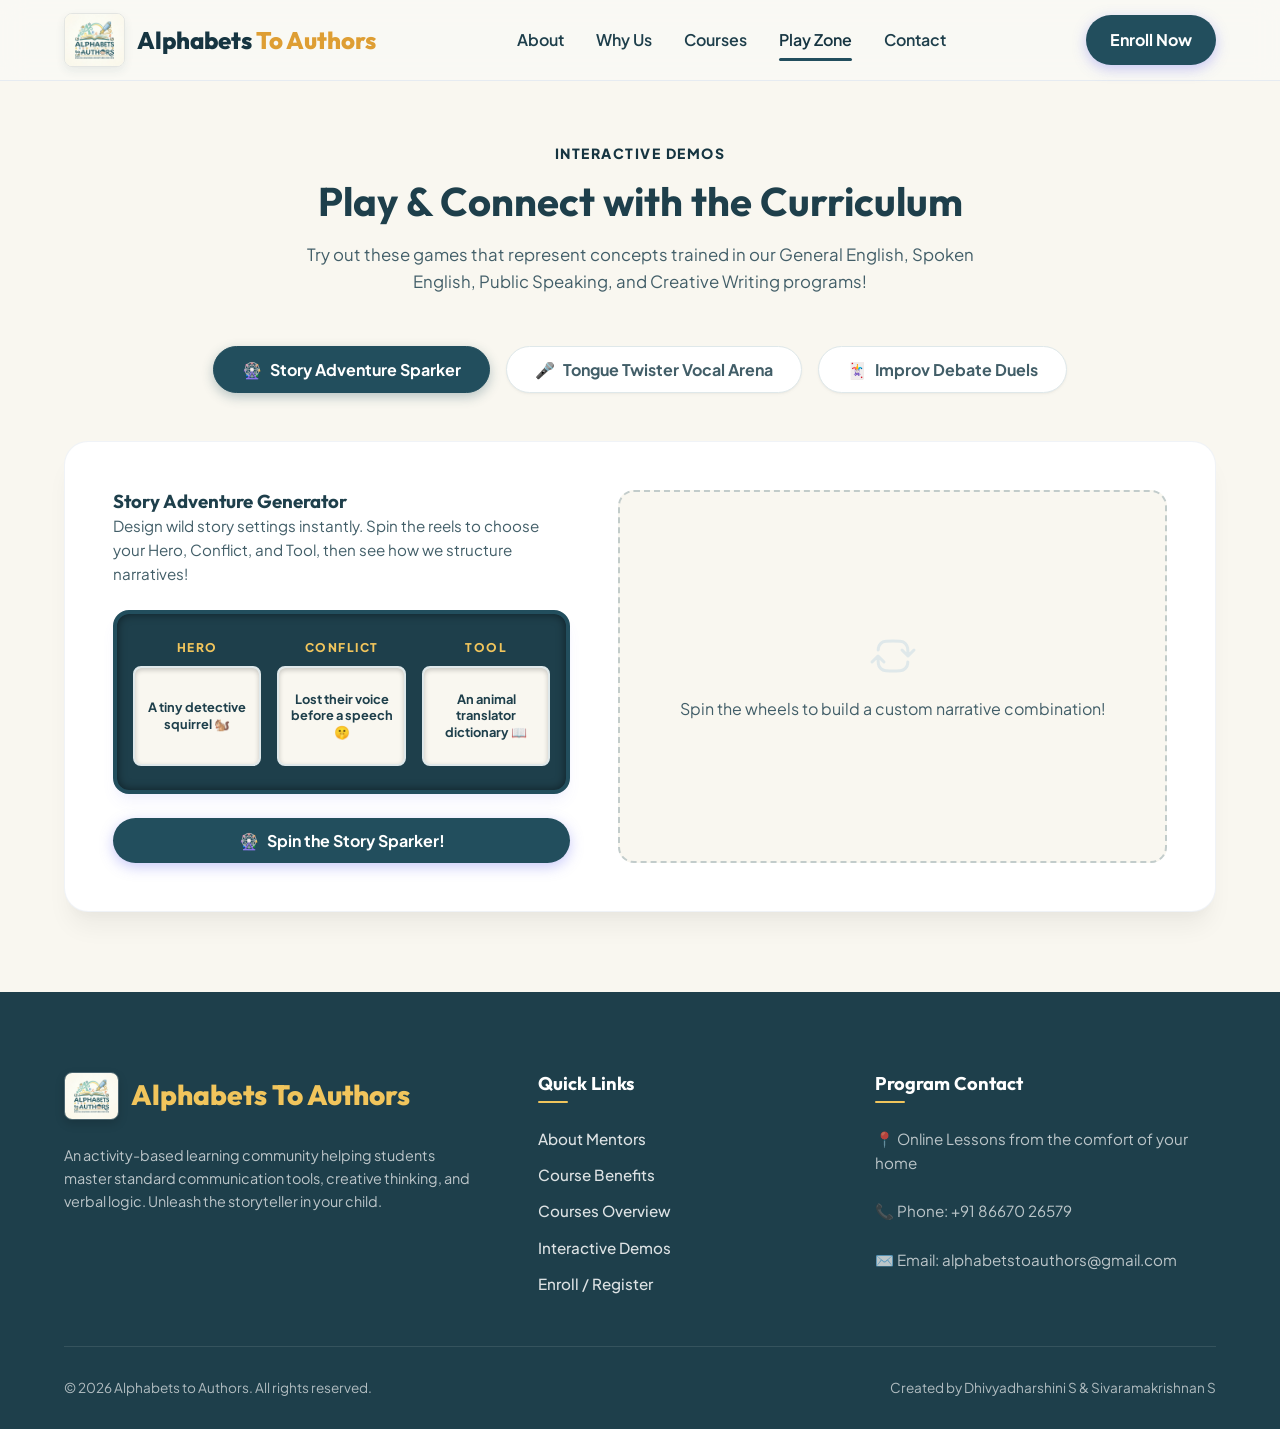
==== playzone.html @ cb045c59 "Initialize repo and fix mobile layout and grammar issues" ====
<!DOCTYPE html>
<html lang="en">
<head>
  <meta charset="UTF-8">
  <meta name="viewport" content="width=device-width, initial-scale=1.0">
  <title>Play Zone | Interactive Curriculum Demos - Alphabet to Authors</title>
  <meta name="description" content="Try our interactive demo activities. Speech Outline Maker and Vocabulary Word Connect games directly connected to the Alphabet to Authors English curriculum.">
  <link rel="stylesheet" href="style.css">
  <style>
    /* Play Zone Specific Overrides */
    .playzone-page {
      padding-top: 140px;
      padding-bottom: 80px;
    }
  </style>
</head>
<body>

  <!-- --- HEADER --- -->
  <header id="header">
    <div class="container">
      <a href="index.html" class="logo">
        <img src="logo.jpg" alt="Alphabets to Authors Logo" class="logo-img-brand">
        <span class="logo-text">Alphabets <span class="logo-sub">To Authors</span></span>
      </a>
      
      <nav class="nav-links" id="nav-links">
        <a href="index.html#about">About</a>
        <a href="index.html#benefits">Why Us</a>
        <a href="index.html#courses">Courses</a>
        <a href="playzone.html" class="active">Play Zone</a>
        <a href="index.html#contact">Contact</a>
      </nav>

      <div class="nav-actions">
        <a href="index.html#contact" class="btn btn-primary">Enroll Now</a>
      </div>

      <button class="menu-toggle" id="menu-toggle" aria-label="Toggle navigation">
        ☰
      </button>
    </div>
  </header>

  <!-- --- PLAY ZONE SECTION --- -->
  <main class="playzone-page">
    <section class="section play-zone" id="playzone" style="background: none; padding: 0;">
      <div class="container">
        <div class="section-header">
          <span class="section-badge">Interactive Demos</span>
          <h2 class="section-title">Play & Connect with the Curriculum</h2>
          <p class="section-desc">
            Try out these games that represent concepts trained in our General English, Spoken English, Public Speaking, and Creative Writing programs!
          </p>
        </div>

        <div class="demo-tabs">
          <button class="tab-btn active" data-tab="story-sparker">
            <span>🎡</span> Story Adventure Sparker
          </button>
          <button class="tab-btn" data-tab="vocal-arena">
            <span>🎤</span> Tongue Twister Vocal Arena
          </button>
          <button class="tab-btn" data-tab="debate-duels">
            <span>🃏</span> Improv Debate Duels
          </button>
        </div>

        <!-- Tab 1: Story Adventure Sparker -->
        <div class="demo-panel active" id="story-sparker">
          <div class="story-generator">
            <div class="generator-controls">
              <h3>Story Adventure Generator</h3>
              <p style="color: var(--color-text-muted); font-size: 0.95rem; margin-bottom: 1.5rem;">
                Design wild story settings instantly. Spin the reels to choose your Hero, Conflict, and Tool, then see how we structure narratives!
              </p>
              
              <!-- Slot Machine Container -->
              <div class="slot-machine">
                <div class="reel-box">
                  <div class="reel-label">HERO</div>
                  <div class="reel" id="reel-hero">
                    <div class="reel-content">A tiny detective squirrel 🐿️</div>
                  </div>
                </div>
                <div class="reel-box">
                  <div class="reel-label">CONFLICT</div>
                  <div class="reel" id="reel-conflict">
                    <div class="reel-content">Lost their voice before a speech 🤫</div>
                  </div>
                </div>
                <div class="reel-box">
                  <div class="reel-label">TOOL</div>
                  <div class="reel" id="reel-tool">
                    <div class="reel-content">An animal translator dictionary 📖</div>
                  </div>
                </div>
              </div>

              <button class="btn btn-primary btn-generate" id="btn-spin-reels" style="margin-top: 1.5rem;">
                <span>🎡</span> Spin the Story Sparker!
              </button>
            </div>
            
            <div class="tool-output" id="story-output">
              <div class="output-placeholder" id="story-placeholder">
                <svg fill="none" stroke="currentColor" stroke-width="1.5" viewBox="0 0 24 24"><path stroke-linecap="round" stroke-linejoin="round" d="M19.5 12c0-1.232-.046-2.453-.138-3.662a4.006 4.006 0 00-3.7-3.7 48.656 48.656 0 00-7.324 0 4.006 4.006 0 00-3.7 3.7c-.017.22-.032.441-.046.662M19.5 12l3-3m-3 3l-3-3m-12 3c0 1.232.046 2.453.138 3.662a4.006 4.006 0 003.7 3.7 48.656 48.656 0 007.324 0 4.006 4.006 0 003.7-3.7c.017-.22.032-.441.046-.662M4.5 12l3 3m-3-3l-3 3"></path></svg>
                <p>Spin the wheels to build a custom narrative combination!</p>
              </div>
              <div class="output-content" id="story-result">
                <div class="speech-map-header">
                  <h4>Your Story Adventure Outline</h4>
                  <p style="font-size: 0.9rem; color: var(--color-primary-dark); font-weight: 700; margin-top: 0.5rem;" id="story-prompt-text"></p>
                </div>
                <div class="story-mountain">
                  <div class="mountain-step">
                    <h5>⛰️ 1. The Hook (Introduction)</h5>
                    <p id="sm-intro"></p>
                  </div>
                  <div class="mountain-step">
                    <h5>⛰️ 2. The Build-Up (Rising Action)</h5>
                    <p id="sm-build"></p>
                  </div>
                  <div class="mountain-step">
                    <h5>⛰️ 3. The Peak (Climax)</h5>
                    <p id="sm-climax" style="border-left-color: var(--color-danger); background-color: rgba(194, 47, 47, 0.04);"></p>
                  </div>
                  <div class="mountain-step">
                    <h5>⛰️ 4. The Descent (Falling Action)</h5>
                    <p id="sm-fall"></p>
                  </div>
                  <div class="mountain-step">
                    <h5>⛰️ 5. The Resolution (Moral/Outcome)</h5>
                    <p id="sm-resolution" style="border-left-color: var(--color-success); background-color: rgba(15, 118, 84, 0.04);"></p>
                  </div>
                </div>
              </div>
            </div>
          </div>
        </div>

        <!-- Tab 2: Tongue Twister Vocal Arena -->
        <div class="demo-panel" id="vocal-arena">
          <div class="vocal-arena-tool">
            <div class="arena-controls">
              <h3>Vocal Clarity Arena</h3>
              <p style="color: var(--color-text-muted); font-size: 0.95rem; margin-bottom: 1.5rem;">
                Train your voice modulation. Choose a tongue twister, toggle performance modes to see typographical guidance, and test your speech clarity using your microphone!
              </p>
              
              <div class="level-selectors" style="display: flex; gap: 0.75rem; margin-bottom: 1.5rem;">
                <button class="filter-btn active" id="twister-easy-btn" data-level="easy">Level 1: Easy</button>
                <button class="filter-btn" id="twister-med-btn" data-level="medium">Level 2: Medium</button>
                <button class="filter-btn" id="twister-hard-btn" data-level="hard">Level 3: Expert</button>
              </div>

              <!-- Twister Card Display -->
              <div class="twister-card-container">
                <div class="twister-card" id="twister-text-card">
                  "Friendly frogs fly fast."
                </div>
              </div>

              <!-- Modulator Options -->
              <div style="margin-top: 1.5rem;">
                <label style="font-weight: 700; font-size: 0.9rem; color: var(--color-text-dark); display: block; margin-bottom: 0.5rem;">Performance Modulation Mode</label>
                <div class="modulation-buttons" style="display: flex; gap: 0.75rem;">
                  <button class="tab-btn active" data-mod="normal" style="padding: 0.5rem 1rem; font-size: 0.9rem;">Default Mode</button>
                  <button class="tab-btn" data-mod="project" style="padding: 0.5rem 1rem; font-size: 0.9rem;">🔊 Projecting Voice</button>
                  <button class="tab-btn" data-mod="speed" style="padding: 0.5rem 1rem; font-size: 0.9rem;">⚡ Rapid Speed</button>
                  <button class="tab-btn" data-mod="whisper" style="padding: 0.5rem 1rem; font-size: 0.9rem;">🤫 Whisper Power</button>
                </div>
              </div>

              <!-- Record Buttons -->
              <div style="margin-top: 2rem; display: flex; gap: 1rem; align-items: center;">
                <button class="btn btn-primary" id="btn-record-speech" style="background-color: var(--color-danger); box-shadow: 0 4px 12px rgba(194, 47, 47, 0.3);">
                  <span id="mic-icon">🎤</span> <span id="record-btn-text">Start Speaking Challenge</span>
                </button>
                <button class="btn btn-secondary" id="btn-stop-record" style="display: none;">Stop</button>
              </div>
            </div>

            <div class="tool-output" id="vocal-output">
              <div class="speech-status-indicator" id="rec-status-indicator" style="display: none;">
                <span class="pulse-dot"></span>
                <span id="rec-status-text">Listening... Speak now!</span>
              </div>
              <div class="output-placeholder" id="vocal-placeholder">
                <svg fill="none" stroke="currentColor" stroke-width="1.5" viewBox="0 0 24 24"><path stroke-linecap="round" stroke-linejoin="round" d="M12 18.75a6 6 0 006-6v-1.5m-6 7.5a6 6 0 01-6-6v-1.5m6 7.5v3.75m-3.75 0h7.5M12 15.75a3 3 0 01-3-3V4.5a3 3 0 116 0v8.25a3 3 0 01-3 3z"></path></svg>
                <p>Click "Start Speaking Challenge" and read the twister aloud to test your clarity!</p>
              </div>
              <div class="output-content" id="vocal-result">
                <div class="speech-map-header">
                  <h4>Speech Recognition Results</h4>
                  <div class="speech-score-badge" id="vocal-score-badge">Clarity: 0%</div>
                </div>
                <div style="margin-top: 1rem;">
                  <h5 style="text-transform: uppercase; font-size: 0.85rem; color: var(--color-accent-dark); font-weight: 800; letter-spacing: 0.5px; margin-bottom: 0.5rem;">What We Heard</h5>
                  <p id="vocal-transcript" style="font-size: 0.95rem; color: var(--color-text-dark); background-color: var(--color-bg-white); padding: 1rem; border-radius: var(--border-radius-sm); border-left: 3px solid var(--color-primary); min-height: 50px; font-style: italic;"></p>
                </div>
                <div style="margin-top: 1rem;">
                  <h5 style="text-transform: uppercase; font-size: 0.85rem; color: var(--color-secondary-dark); font-weight: 800; letter-spacing: 0.5px; margin-bottom: 0.5rem;">Coach's Feedback</h5>
                  <p id="vocal-feedback" style="font-size: 0.95rem; font-weight: 600;"></p>
                </div>
              </div>
            </div>
          </div>
        </div>

        <!-- Tab 3: Improv Debate Duels -->
        <div class="demo-panel" id="debate-duels">
          <div class="debate-duels-tool">
            <div class="debate-controls">
              <h3>Improv Debate Duels</h3>
              <p style="color: var(--color-text-muted); font-size: 0.95rem; margin-bottom: 1.5rem;">
                Sharpen critical logic and debate structures. Draw a debate card, flip it to explore Pro vs Con arguments, and see how our structures organize your thoughts.
              </p>
              <button class="btn btn-primary" id="btn-draw-debate">
                <span>🃏</span> Draw Improv Debate Card
              </button>

              <div class="debate-structures-box" style="margin-top: 2rem; display: none;" id="debate-structure-guide">
                <h4 style="font-size: 1.1rem; color: var(--color-primary-dark); margin-bottom: 0.75rem;">Argument Structuring Framework</h4>
                <p style="font-size: 0.9rem; color: var(--color-text-muted); line-height: 1.5;">
                  We use the <strong>PEEL Structure</strong> to build convincing debate responses:
                </p>
                <div class="peel-bullets" style="margin-top: 0.75rem; display: grid; grid-template-columns: 1fr 1fr; gap: 0.5rem; font-size: 0.85rem;">
                  <div><strong>P</strong>oint: The core statement</div>
                  <div><strong>E</strong>xplanation: Detailed reasoning</div>
                  <div><strong>E</strong>xample: Concrete evidence</div>
                  <div><strong>L</strong>ink: Connect back to topic</div>
                </div>
              </div>
            </div>

            <div class="debate-card-holder">
              <!-- Flipping Card Wrapper -->
              <div class="flip-card" id="debate-flip-card">
                <div class="flip-card-inner">
                  <!-- Front: Instructions / Card Back Graphic -->
                  <div class="flip-card-front">
                    <div class="card-graphic">
                      <div class="card-graphic-circle">?</div>
                      <p style="font-weight: 800; margin-top: 1rem; text-transform: uppercase; font-size: 0.9rem; letter-spacing: 1.5px;">Improv Card Stack</p>
                      <p style="font-size: 0.8rem; opacity: 0.75; font-weight: 500; margin-top: 0.5rem;">Draw a card to flip and explore debate topics!</p>
                    </div>
                  </div>
                  <!-- Back: The Topic Content -->
                  <div class="flip-card-back">
                    <div class="card-content-wrap">
                      <span class="card-category-badge" id="debate-card-badge">Kids Debate</span>
                      <h4 id="debate-card-topic">Should school homework be banned?</h4>
                      <p style="font-size: 0.85rem; opacity: 0.9; margin-top: 0.25rem;">Explore arguments structured using the PEEL framework:</p>
                      
                      <div class="debate-view-toggle">
                        <button class="toggle-side-btn active" data-side="pro">PRO (Affirmative)</button>
                        <button class="toggle-side-btn" data-side="con">CON (Negative)</button>
                      </div>

                      <div class="debate-argument-output">
                        <div class="argument-peel-item">
                          <strong>Point:</strong>
                          <span id="peel-p">...</span>
                        </div>
                        <div class="argument-peel-item">
                          <strong>Explanation:</strong>
                          <span id="peel-e">...</span>
                        </div>
                        <div class="argument-peel-item">
                          <strong>Example:</strong>
                          <span id="peel-ex">...</span>
                        </div>
                        <div class="argument-peel-item">
                          <strong>Link:</strong>
                          <span id="peel-l">...</span>
                        </div>
                      </div>
                    </div>
                  </div>
                </div>
              </div>
            </div>
          </div>
        </div>

      </div>
    </section>
  </main>

  <!-- --- FOOTER --- -->
  <footer>
    <div class="container">
      <div class="footer-grid">
        <div class="footer-col">
          <div class="footer-logo">
            <img src="logo.jpg" alt="Alphabets to Authors Logo" class="logo-img-brand footer-logo-img">
            <span class="logo-text">Alphabets <span>To Authors</span></span>
          </div>
          <p class="footer-desc">
            An activity-based learning community helping students master standard communication tools, creative thinking, and verbal logic. Unleash the storyteller in your child.
          </p>
        </div>
        <div class="footer-col">
          <h4>Quick Links</h4>
          <nav class="footer-links">
            <a href="index.html#about">About Mentors</a>
            <a href="index.html#benefits">Course Benefits</a>
            <a href="index.html#courses">Courses Overview</a>
            <a href="playzone.html">Interactive Demos</a>
            <a href="index.html#contact">Enroll / Register</a>
          </nav>
        </div>
        <div class="footer-col">
          <h4>Program Contact</h4>
          <p>📍 Online Lessons from the comfort of your home</p>
          <p>📞 Phone: +91 86670 26579</p>
          <p>✉️ Email: alphabetstoauthors@gmail.com</p>
        </div>
      </div>
      <div class="footer-bottom">
        <p>&copy; 2026 Alphabets to Authors. All rights reserved.</p>
        <p>Created by Dhivyadharshini S & Sivaramakrishnan S</p>
      </div>
    </div>
  </footer>

  <script src="playzone.js"></script>
  <script>
    // Navigation toggle logic (simplified for playzone page)
    const menuToggle = document.getElementById('menu-toggle');
    const navLinks = document.getElementById('nav-links');
    menuToggle.addEventListener('click', () => {
      navLinks.classList.toggle('active');
      menuToggle.textContent = navLinks.classList.contains('active') ? '✕' : '☰';
    });
  </script>
</body>
</html>
---- style.css ----
@import url('https://fonts.googleapis.com/css2?family=Outfit:wght@300;400;500;600;700;800&family=Plus+Jakarta+Sans:wght@300;400;500;600;700&display=swap');

/* --- CUSTOM VARIABLES --- */
:root {
  --color-primary: #224E5D; /* Brand Navy Teal */
  --color-primary-dark: #163541;
  --color-secondary: #6EA29E; /* Brand Sage Green */
  --color-secondary-dark: #528581;
  --color-accent: #F1C55C; /* Brand Gold Yellow */
  --color-accent-dark: #DE9E33;
  --color-danger: #C22F2F; /* Accessible Rich Red */
  --color-success: #0F7654; /* Accessible Rich Green */
  --color-bg-light: #F9F7F0; /* Warm Brand Cream */
  --color-bg-white: #ffffff;
  --color-text-dark: #1E3F4B; /* Brand Navy Slate */
  --color-text-muted: #425E68; /* Accessible Brand Navy Muted */
  --color-border: #DFE8EA;
  
  --font-heading: 'Outfit', sans-serif;
  --font-body: 'Plus Jakarta Sans', sans-serif;
  
  --shadow-sm: 0 2px 4px rgba(0, 0, 0, 0.02), 0 1px 2px rgba(0, 0, 0, 0.04);
  --shadow-md: 0 4px 6px -1px rgba(0, 0, 0, 0.05), 0 2px 4px -1px rgba(0, 0, 0, 0.03);
  --shadow-lg: 0 10px 15px -3px rgba(99, 102, 241, 0.08), 0 4px 6px -2px rgba(99, 102, 241, 0.04);
  --shadow-xl: 0 20px 25px -5px rgba(0, 0, 0, 0.05), 0 10px 10px -5px rgba(0, 0, 0, 0.02);
  
  --border-radius-sm: 8px;
  --border-radius-md: 16px;
  --border-radius-lg: 24px;
  --border-radius-full: 9999px;
  
  --transition-fast: 0.2s ease;
  --transition-normal: 0.3s ease;
  --transition-slow: 0.5s cubic-bezier(0.4, 0, 0.2, 1);
}

/* --- RESET & BASIC STYLES --- */
*, *::before, *::after {
  box-sizing: border-box;
  margin: 0;
  padding: 0;
}

html {
  scroll-behavior: smooth;
  font-size: 16px;
}

body {
  font-family: var(--font-body);
  background-color: var(--color-bg-light);
  color: var(--color-text-dark);
  line-height: 1.6;
  overflow-x: hidden;
  -webkit-font-smoothing: antialiased;
}

h1, h2, h3, h4, h5, h6 {
  font-family: var(--font-heading);
  font-weight: 700;
  line-height: 1.25;
}

a {
  text-decoration: none;
  color: inherit;
  transition: var(--transition-fast);
}

button, input, textarea, select {
  font-family: inherit;
  font-size: inherit;
}

ul {
  list-style: none;
}

img {
  max-width: 100%;
  height: auto;
  display: block;
}

.container {
  width: 100%;
  max-width: 1200px;
  margin: 0 auto;
  padding: 0 1.5rem;
}

/* --- SCROLLBAR --- */
::-webkit-scrollbar {
  width: 10px;
}
::-webkit-scrollbar-track {
  background: var(--color-bg-light);
}
::-webkit-scrollbar-thumb {
  background: #cbd5e1;
  border-radius: var(--border-radius-full);
}
::-webkit-scrollbar-thumb:hover {
  background: var(--color-text-muted);
}

/* --- HEADER & NAVIGATION --- */
header {
  position: fixed;
  top: 0;
  left: 0;
  width: 100%;
  z-index: 1000;
  background-color: rgba(250, 249, 245, 0.85);
  backdrop-filter: blur(12px);
  -webkit-backdrop-filter: blur(12px);
  border-bottom: 1px solid rgba(226, 232, 240, 0.8);
  transition: var(--transition-normal);
}

header.scrolled {
  box-shadow: var(--shadow-md);
  background-color: rgba(255, 255, 255, 0.95);
}

header .container {
  display: flex;
  justify-content: space-between;
  align-items: center;
  height: 80px;
}

.logo {
  display: flex;
  align-items: center;
  gap: 0.75rem;
  font-family: var(--font-heading);
  font-size: 1.5rem;
  font-weight: 800;
  color: var(--color-primary-dark);
}

.logo-img-brand {
  height: 54px;
  width: auto;
  border-radius: var(--border-radius-sm);
  border: 1px solid rgba(30, 63, 75, 0.1);
  box-shadow: 0 4px 10px rgba(30, 63, 75, 0.08);
  transition: var(--transition-fast);
}

.logo-img-brand:hover {
  transform: scale(1.05);
  box-shadow: 0 6px 14px rgba(30, 63, 75, 0.15);
}

.logo-sub {
  color: var(--color-accent-dark);
}

.nav-links {
  display: flex;
  align-items: center;
  gap: 2rem;
}

.nav-links a {
  font-weight: 600;
  color: var(--color-text-dark);
  position: relative;
  padding: 0.5rem 0;
}

.nav-links a::after {
  content: '';
  position: absolute;
  bottom: 0;
  left: 0;
  width: 0;
  height: 3px;
  background-color: var(--color-primary);
  border-radius: var(--border-radius-full);
  transition: var(--transition-normal);
}

.nav-links a:hover {
  color: var(--color-primary-dark);
}

.nav-links a:hover::after {
  width: 100%;
}

.nav-links a.active {
  color: var(--color-primary-dark);
}

.nav-links a.active::after {
  width: 100%;
}

.nav-actions {
  display: flex;
  align-items: center;
  gap: 1rem;
}

.btn {
  display: inline-flex;
  align-items: center;
  justify-content: center;
  gap: 0.5rem;
  padding: 0.75rem 1.5rem;
  font-weight: 700;
  border-radius: var(--border-radius-full);
  border: none;
  cursor: pointer;
  transition: var(--transition-normal);
}

.btn-primary {
  background-color: var(--color-primary);
  color: var(--color-bg-white);
  box-shadow: 0 4px 14px rgba(99, 102, 241, 0.35);
}

.btn-primary:hover {
  background-color: var(--color-primary-dark);
  transform: translateY(-2px);
  box-shadow: 0 6px 20px rgba(99, 102, 241, 0.45);
}

.btn-secondary {
  background-color: transparent;
  color: var(--color-primary);
  border: 2px solid var(--color-primary);
  padding: calc(0.75rem - 2px) 1.5rem;
  box-shadow: none;
}

.btn-secondary:hover {
  background-color: var(--color-primary);
  color: var(--color-bg-white);
  transform: translateY(-2px);
  box-shadow: 0 6px 20px rgba(34, 78, 93, 0.2);
}

.btn-accent {
  background-color: var(--color-accent);
  color: var(--color-text-dark);
  box-shadow: 0 4px 14px rgba(245, 158, 11, 0.3);
}

.btn-accent:hover {
  background-color: var(--color-accent-dark);
  color: var(--color-bg-white);
  transform: translateY(-2px);
  box-shadow: 0 6px 20px rgba(217, 119, 6, 0.4);
}

.menu-toggle {
  display: none;
  background: none;
  border: none;
  font-size: 1.75rem;
  cursor: pointer;
  color: var(--color-text-dark);
}

/* --- HERO SECTION --- */
.hero {
  padding: 160px 0 100px;
  background: linear-gradient(135deg, rgba(238, 242, 255, 0.6) 0%, rgba(224, 242, 254, 0.6) 100%);
  position: relative;
  overflow: hidden;
}

.hero::after {
  content: '';
  position: absolute;
  bottom: 0;
  left: 0;
  width: 100%;
  height: 60px;
  background: var(--color-bg-light);
  clip-path: ellipse(60% 40px at 50% 60px);
}

.hero-grid {
  display: grid;
  grid-template-columns: 1.1fr 0.9fr;
  gap: 4rem;
  align-items: center;
}

.hero-content {
  display: flex;
  flex-direction: column;
  gap: 1.5rem;
}

.hero-badge {
  display: inline-flex;
  align-items: center;
  gap: 0.5rem;
  align-self: flex-start;
  background-color: rgba(99, 102, 241, 0.1);
  color: var(--color-primary-dark);
  padding: 0.5rem 1.25rem;
  border-radius: var(--border-radius-full);
  font-weight: 700;
  font-size: 0.875rem;
  border: 1px solid rgba(99, 102, 241, 0.2);
}

.hero-title {
  font-size: 3.5rem;
  color: var(--color-text-dark);
  line-height: 1.15;
}

.hero-title span {
  color: var(--color-primary-dark);
  position: relative;
  z-index: 1;
}

.hero-title span::after {
  content: '';
  position: absolute;
  bottom: 8px;
  left: 0;
  width: 100%;
  height: 12px;
  background-color: rgba(245, 158, 11, 0.3);
  z-index: -1;
  border-radius: 4px;
}

.hero-desc {
  font-size: 1.15rem;
  color: var(--color-text-muted);
  max-width: 540px;
}

.hero-cta {
  display: flex;
  gap: 1rem;
  margin-top: 1rem;
}

.hero-graphic {
  position: relative;
  display: flex;
  justify-content: center;
  align-items: center;
}

.graphic-bg {
  position: absolute;
  width: 420px;
  height: 420px;
  background: radial-gradient(circle, rgba(99, 102, 241, 0.15) 0%, rgba(14, 165, 233, 0.05) 70%);
  border-radius: 50%;
  animation: blob-animate 12s infinite alternate ease-in-out;
  z-index: 1;
}

.hero-img {
  position: relative;
  z-index: 2;
  filter: drop-shadow(0 15px 30px rgba(0, 0, 0, 0.08));
  animation: float 6s ease-in-out infinite;
  max-width: 380px;
}

.badge-float {
  position: absolute;
  z-index: 3;
  background: var(--color-bg-white);
  padding: 0.75rem 1.25rem;
  border-radius: var(--border-radius-md);
  box-shadow: var(--shadow-xl);
  border: 1px solid rgba(226, 232, 240, 0.8);
  display: flex;
  align-items: center;
  gap: 0.75rem;
  font-weight: 700;
  animation: float-offset 5s ease-in-out infinite alternate;
}

.bf-1 {
  top: 15%;
  left: -5%;
}

.bf-2 {
  bottom: 20%;
  right: -5%;
  animation-duration: 7s;
}

/* --- SECTION DECORATORS --- */
.section {
  padding: 80px 0;
  scroll-margin-top: 80px;
}

.section-header {
  text-align: center;
  max-width: 680px;
  margin: 0 auto 50px;
}

.section-badge {
  color: var(--color-primary-dark);
  font-weight: 800;
  text-transform: uppercase;
  font-size: 0.875rem;
  letter-spacing: 1.5px;
  display: inline-block;
  margin-bottom: 0.75rem;
}

.section-title {
  font-size: 2.5rem;
  color: var(--color-text-dark);
  margin-bottom: 1rem;
}

.section-desc {
  font-size: 1.05rem;
  color: var(--color-text-muted);
}

/* --- WHY IT MATTERS SECTION --- */
.benefits-grid {
  display: grid;
  grid-template-columns: repeat(auto-fit, minmax(280px, 1fr));
  gap: 2rem;
}

.benefit-card {
  background-color: var(--color-bg-white);
  border-radius: var(--border-radius-md);
  padding: 2.25rem;
  box-shadow: var(--shadow-sm);
  border: 1px solid rgba(241, 245, 249, 0.8);
  transition: all var(--transition-normal);
  position: relative;
  overflow: hidden;
}

.benefit-card::before {
  content: '';
  position: absolute;
  top: 0;
  left: 0;
  width: 4px;
  height: 100%;
  background-color: var(--color-border);
  transition: var(--transition-normal);
}

.benefit-card:hover {
  transform: translateY(-5px);
  box-shadow: var(--shadow-lg);
  border-color: rgba(99, 102, 241, 0.15);
}

.benefit-card:hover::before {
  background-color: var(--color-primary);
  height: 100%;
}

.benefit-icon {
  width: 50px;
  height: 50px;
  border-radius: var(--border-radius-sm);
  background-color: rgba(99, 102, 241, 0.08);
  color: var(--color-primary-dark);
  display: flex;
  align-items: center;
  justify-content: center;
  font-size: 1.5rem;
  margin-bottom: 1.5rem;
}

.benefit-card:nth-child(even) .benefit-icon {
  background-color: rgba(14, 165, 233, 0.08);
  color: var(--color-secondary-dark);
}

.benefit-card:nth-child(even):hover::before {
  background-color: var(--color-secondary);
}

.benefit-card h3 {
  font-size: 1.25rem;
  margin-bottom: 0.75rem;
  color: var(--color-text-dark);
}

.benefit-card p {
  color: var(--color-text-muted);
  font-size: 0.95rem;
}

/* --- COURSES SECTION --- */
.courses-filters {
  display: flex;
  justify-content: center;
  flex-wrap: wrap;
  gap: 1rem;
  margin-bottom: 3rem;
  margin-top: 1rem;
}

.filter-btn {
  background-color: var(--color-bg-white);
  color: var(--color-text-muted);
  border: 2px solid var(--color-border);
  padding: 0.65rem 1.5rem;
  font-weight: 700;
  border-radius: var(--border-radius-full);
  cursor: pointer;
  box-shadow: var(--shadow-sm);
  transition: var(--transition-normal);
}

.filter-btn:hover {
  border-color: var(--color-primary);
  color: var(--color-primary-dark);
  transform: translateY(-1px);
}

.filter-btn.active {
  background-color: var(--color-primary);
  color: var(--color-bg-white);
  border-color: var(--color-primary);
  box-shadow: 0 4px 14px rgba(99, 102, 241, 0.35);
}

/* --- COURSE GRID & CARDS --- */
.courses-grid {
  display: grid;
  grid-template-columns: repeat(auto-fill, minmax(340px, 1fr));
  gap: 2rem;
  transition: all var(--transition-normal);
}

.course-card {
  background-color: var(--color-bg-white);
  border-radius: var(--border-radius-lg);
  box-shadow: var(--shadow-md);
  border: 1px solid rgba(226, 232, 240, 0.6);
  overflow: hidden;
  display: flex;
  flex-direction: column;
  transition: transform var(--transition-normal), box-shadow var(--transition-normal), border-color var(--transition-normal);
}

.course-card.hidden {
  display: none;
}

.course-card:hover {
  transform: translateY(-6px);
  box-shadow: var(--shadow-xl);
}

.course-header {
  padding: 2rem;
  color: var(--color-bg-white);
  position: relative;
}

/* Category Accent Backgrounds */
.course-header.category-english,
.modal-header-section.category-english {
  background: linear-gradient(135deg, var(--color-primary) 0%, var(--color-primary-dark) 100%);
  border-bottom: 4px solid var(--color-accent);
}

.course-header.category-speaking,
.modal-header-section.category-speaking {
  background: linear-gradient(135deg, var(--color-accent) 0%, var(--color-accent-dark) 100%);
  border-bottom: 4px solid var(--color-primary);
  color: var(--color-text-dark);
}

.course-header.category-speaking .course-title,
.course-header.category-speaking .course-subtitle,
.modal-header-section.category-speaking .course-title,
.modal-header-section.category-speaking .course-subtitle {
  color: var(--color-text-dark);
}

.course-header.category-speaking .course-age-badge,
.modal-header-section.category-speaking .course-age-badge {
  background-color: rgba(30, 63, 75, 0.12);
  color: var(--color-text-dark);
}

.course-header.category-spoken,
.modal-header-section.category-spoken {
  background: linear-gradient(135deg, #538985 0%, #294E4A 100%);
  border-bottom: 4px solid var(--color-accent);
}

.course-age-badge {
  display: inline-block;
  padding: 0.25rem 0.75rem;
  background-color: rgba(255, 255, 255, 0.2);
  color: var(--color-bg-white);
  font-size: 0.75rem;
  font-weight: 800;
  border-radius: var(--border-radius-full);
  margin-bottom: 0.75rem;
  text-transform: uppercase;
  backdrop-filter: blur(4px);
  -webkit-backdrop-filter: blur(4px);
}

.course-title {
  font-size: 1.45rem;
  line-height: 1.3;
  margin-bottom: 0.4rem;
  color: var(--color-bg-white);
}

.course-subtitle {
  font-size: 0.85rem;
  opacity: 0.9;
  font-weight: 500;
}

.course-body {
  padding: 2rem;
  flex-grow: 1;
  display: flex;
  flex-direction: column;
  gap: 1.25rem;
}

.course-stats {
  display: flex;
  gap: 1.5rem;
  border-bottom: 1px solid var(--color-border);
  padding-bottom: 1rem;
}

.stat-item {
  display: flex;
  align-items: center;
  gap: 0.4rem;
  font-size: 0.9rem;
  font-weight: 700;
  color: var(--color-text-dark);
}

.stat-icon {
  font-size: 1.1rem;
}

.course-prices {
  display: flex;
  flex-direction: column;
  gap: 0.25rem;
  border-bottom: 1px solid var(--color-border);
  padding-bottom: 1rem;
}

.price-tier {
  font-size: 0.95rem;
  color: var(--color-text-muted);
}

.price-tier strong {
  font-size: 1.35rem;
  color: var(--color-text-dark);
  font-weight: 800;
}

/* Clickable Course Card Style Trigger */
.clickable-card {
  cursor: pointer;
  transition: transform var(--transition-normal), box-shadow var(--transition-normal), border-color var(--transition-normal);
}

.clickable-card:hover {
  transform: translateY(-8px) scale(1.02);
  box-shadow: var(--shadow-xl);
  border-color: var(--color-primary);
}

.card-explore-hint {
  margin-top: auto;
  font-size: 0.85rem;
  color: var(--color-primary-dark);
  font-weight: 700;
  text-align: center;
  border-top: 1px dashed var(--color-border);
  padding-top: 1rem;
  display: flex;
  align-items: center;
  justify-content: center;
  gap: 0.35rem;
}

/* --- DETAILED COURSE MODAL OVERLAY --- */
.modal-overlay {
  position: fixed;
  top: 0;
  left: 0;
  width: 100%;
  height: 100%;
  background-color: rgba(30, 63, 75, 0.45); /* soft navy-teal tinted backdrop */
  backdrop-filter: blur(8px);
  -webkit-backdrop-filter: blur(8px);
  z-index: 2000;
  display: none; /* hidden by default */
  align-items: center;
  justify-content: center;
  padding: 1.5rem;
  opacity: 0;
  transition: opacity 0.3s ease;
}

.modal-overlay.active {
  display: flex;
  opacity: 1;
}

.modal-card {
  background-color: var(--color-bg-light);
  width: 100%;
  max-width: 640px;
  border-radius: var(--border-radius-lg);
  box-shadow: 0 25px 50px -12px rgba(22, 53, 65, 0.25);
  border: 1px solid var(--color-border);
  overflow: hidden;
  position: relative;
  transform: scale(0.95);
  transition: transform 0.3s cubic-bezier(0.34, 1.56, 0.64, 1);
  max-height: 90vh;
  display: flex;
  flex-direction: column;
}

.modal-overlay.active .modal-card {
  transform: scale(1);
}

.modal-close-btn {
  position: absolute;
  top: 1.25rem;
  right: 1.25rem;
  width: 36px;
  height: 36px;
  border-radius: 50%;
  background-color: rgba(255, 255, 255, 0.25);
  border: none;
  font-size: 1.5rem;
  font-weight: 700;
  color: var(--color-bg-white);
  cursor: pointer;
  display: flex;
  align-items: center;
  justify-content: center;
  z-index: 10;
  transition: var(--transition-fast);
}

.modal-close-btn:hover {
  background-color: rgba(255, 255, 255, 0.4);
  transform: rotate(90deg);
}

.modal-card.category-speaking .modal-close-btn {
  color: var(--color-text-dark);
  background-color: rgba(30, 63, 75, 0.1);
}

.modal-card.category-speaking .modal-close-btn:hover {
  background-color: rgba(30, 63, 75, 0.2);
}

#modal-content-area {
  overflow-y: auto;
  width: 100%;
  display: flex;
  flex-direction: column;
}

.modal-header-section {
  padding: 2.5rem 2rem 2rem;
  color: var(--color-bg-white);
  position: relative;
}

.modal-body-section {
  padding: 2.25rem 2rem;
  display: flex;
  flex-direction: column;
  gap: 1.5rem;
}

.modal-desc {
  font-size: 1rem;
  line-height: 1.6;
  color: var(--color-text-dark);
  font-weight: 600;
}

.modal-section-title {
  font-size: 1.15rem;
  color: var(--color-primary-dark);
  margin-bottom: 0.75rem;
  border-left: 4px solid var(--color-secondary);
  padding-left: 0.6rem;
  font-weight: 800;
  text-transform: uppercase;
  letter-spacing: 0.5px;
}

.modal-syllabus-wrapper {
  background-color: var(--color-bg-white);
  border: 1px solid var(--color-border);
  border-radius: var(--border-radius-md);
  padding: 1.5rem;
  max-height: 280px;
  overflow-y: auto;
  box-shadow: var(--shadow-sm);
}

.modal-syllabus-list {
  list-style: none;
  display: grid;
  grid-template-columns: 1fr 1fr;
  gap: 0.6rem;
}

@media (max-width: 480px) {
  .modal-syllabus-list {
    grid-template-columns: 1fr;
  }
}

.modal-syllabus-list li {
  font-size: 0.85rem;
  color: var(--color-text-muted);
  font-weight: 600;
  display: flex;
  align-items: center;
  gap: 0.5rem;
}

.modal-syllabus-list li::before {
  content: '✦';
  color: var(--color-secondary);
  font-size: 0.8rem;
}

.modal-timeline {
  display: flex;
  flex-direction: column;
  gap: 0.65rem;
}

.modal-timeline-day {
  display: flex;
  align-items: flex-start;
  gap: 0.75rem;
  font-size: 0.85rem;
  line-height: 1.45;
}

.modal-timeline-day strong {
  background-color: rgba(99, 102, 241, 0.15);
  color: var(--color-primary-dark);
  font-size: 0.7rem;
  font-weight: 800;
  padding: 0.15rem 0.45rem;
  border-radius: var(--border-radius-sm);
  white-space: nowrap;
  min-width: 55px;
  text-align: center;
}

.modal-timeline-day span {
  color: var(--color-text-muted);
  font-weight: 600;
}

.modal-footer-section {
  padding: 1.5rem 2rem 2.25rem;
  border-top: 1px solid var(--color-border);
  background-color: var(--color-bg-white);
  display: flex;
  justify-content: flex-end;
}

/* --- PLAY ZONE (DEMOS) --- */
.play-zone {
  background: linear-gradient(135deg, rgba(224, 242, 254, 0.5) 0%, rgba(245, 243, 255, 0.5) 100%);
  position: relative;
}

.demo-tabs {
  display: flex;
  justify-content: center;
  gap: 1rem;
  margin-bottom: 3rem;
}

.tab-btn {
  background-color: var(--color-bg-white);
  color: var(--color-text-muted);
  border: 1px solid var(--color-border);
  padding: 0.75rem 1.75rem;
  font-weight: 700;
  border-radius: var(--border-radius-full);
  cursor: pointer;
  box-shadow: var(--shadow-sm);
  transition: var(--transition-normal);
  display: flex;
  align-items: center;
  gap: 0.5rem;
}

.tab-btn.active {
  background-color: var(--color-primary);
  color: var(--color-bg-white);
  border-color: var(--color-primary);
  box-shadow: 0 4px 12px rgba(34, 78, 93, 0.3);
}

.demo-panel {
  display: none;
  background-color: var(--color-bg-white);
  border-radius: var(--border-radius-lg);
  box-shadow: var(--shadow-xl);
  border: 1px solid rgba(226, 232, 240, 0.5);
  padding: 3rem;
  min-height: 450px;
}

.demo-panel.active {
  display: block;
  animation: fade-in var(--transition-normal);
}

.tool-output {
  background-color: var(--color-bg-light);
  border-radius: var(--border-radius-md);
  padding: 2rem;
  border: 2px dashed rgba(34, 78, 93, 0.25);
  position: relative;
  display: flex;
  flex-direction: column;
  justify-content: center;
}

.output-placeholder {
  text-align: center;
  color: var(--color-text-muted);
  display: flex;
  flex-direction: column;
  align-items: center;
  gap: 1rem;
}

.output-placeholder svg {
  width: 48px;
  height: 48px;
  color: var(--color-border);
}

.output-content {
  display: none;
  flex-direction: column;
  gap: 1.5rem;
}

.output-content.active {
  display: flex;
  animation: fade-in var(--transition-normal);
}

.speech-map-header {
  border-bottom: 2px solid rgba(226, 232, 240, 0.8);
  padding-bottom: 1rem;
  margin-bottom: 1rem;
}

.speech-map-header h4 {
  font-size: 1.25rem;
  color: var(--color-primary-dark);
  margin-bottom: 0.25rem;
}

/* Slot Machine Styling */
.story-generator {
  display: grid;
  grid-template-columns: 1fr 1.2fr;
  gap: 3rem;
}

.generator-controls {
  display: flex;
  flex-direction: column;
}

.slot-machine {
  display: grid;
  grid-template-columns: repeat(3, 1fr);
  gap: 1rem;
  background-color: var(--color-text-dark);
  padding: 1.5rem 1rem;
  border-radius: var(--border-radius-md);
  border: 4px solid var(--color-primary);
  box-shadow: var(--shadow-lg), inset 0 0 10px rgba(0, 0, 0, 0.5);
}

.reel-box {
  display: flex;
  flex-direction: column;
  align-items: center;
  gap: 0.5rem;
}

.reel-label {
  font-size: 0.75rem;
  font-weight: 800;
  color: var(--color-accent);
  letter-spacing: 1.5px;
  text-transform: uppercase;
}

.reel {
  background-color: var(--color-bg-light);
  height: 100px;
  width: 100%;
  border-radius: var(--border-radius-sm);
  display: flex;
  align-items: center;
  justify-content: center;
  padding: 0.5rem;
  overflow: hidden;
  box-shadow: inset 0 2px 5px rgba(0, 0, 0, 0.2);
  border: 2px solid var(--color-border);
}

.reel-content {
  font-size: 0.8rem;
  font-weight: 700;
  text-align: center;
  color: var(--color-text-dark);
  line-height: 1.3;
}

@keyframes reel-bounce {
  0% { transform: translateY(-5px); }
  50% { transform: translateY(5px); }
  100% { transform: translateY(-5px); }
}

.text-spin {
  animation: reel-bounce 0.15s infinite ease-in-out;
  color: var(--color-text-muted);
}

.story-mountain {
  display: flex;
  flex-direction: column;
  gap: 1.25rem;
}

.mountain-step {
  display: flex;
  flex-direction: column;
  gap: 0.35rem;
}

.mountain-step h5 {
  font-size: 0.9rem;
  color: var(--color-primary);
  text-transform: uppercase;
  font-weight: 800;
  letter-spacing: 0.5px;
}

.mountain-step p {
  font-size: 0.95rem;
  color: var(--color-text-dark);
  background-color: var(--color-bg-white);
  padding: 0.75rem 1rem;
  border-radius: var(--border-radius-sm);
  box-shadow: var(--shadow-sm);
  border-left: 3px solid var(--color-secondary);
}

/* Vocal Clarity Arena Styling */
.vocal-arena-tool {
  display: grid;
  grid-template-columns: 1fr 1.2fr;
  gap: 3rem;
}

.arena-controls {
  display: flex;
  flex-direction: column;
}

.twister-card-container {
  perspective: 600px;
}

.twister-card {
  font-size: 1.45rem;
  font-weight: 800;
  text-align: center;
  padding: 2.5rem 2rem;
  background-color: var(--color-bg-light);
  border-radius: var(--border-radius-md);
  border: 2px solid var(--color-border);
  color: var(--color-text-dark);
  box-shadow: var(--shadow-md);
  transition: all var(--transition-normal);
  line-height: 1.4;
  min-height: 120px;
  display: flex;
  align-items: center;
  justify-content: center;
}

.twister-card.mod-project {
  font-size: 1.85rem;
  text-transform: uppercase;
  letter-spacing: 2px;
  color: var(--color-primary-dark);
  border-color: var(--color-primary);
  text-shadow: 2px 2px 0 rgba(241, 197, 92, 0.3);
  background-color: rgba(34, 78, 93, 0.03);
}

.twister-card.mod-speed {
  font-size: 1.45rem;
  font-style: italic;
  letter-spacing: -1.2px;
  font-weight: 900;
  color: var(--color-danger);
  border-color: var(--color-danger);
  background-color: rgba(194, 47, 47, 0.02);
}

.twister-card.mod-whisper {
  font-size: 1.15rem;
  text-transform: lowercase;
  letter-spacing: 4px;
  opacity: 0.65;
  font-weight: 500;
  color: var(--color-text-muted);
  border-color: var(--color-border);
  background-color: var(--color-bg-white);
}

.speech-status-indicator {
  display: flex;
  align-items: center;
  background-color: var(--color-bg-white);
  padding: 0.75rem 1.25rem;
  border-radius: var(--border-radius-full);
  box-shadow: var(--shadow-md);
  margin-bottom: 1.5rem;
  border: 1px solid var(--color-border);
  font-weight: 700;
  color: var(--color-text-dark);
  font-size: 0.9rem;
}

.pulse-dot {
  width: 10px;
  height: 10px;
  background-color: var(--color-danger);
  border-radius: 50%;
  margin-right: 0.6rem;
  display: inline-block;
  animation: pulse-glow 1.2s infinite ease-in-out;
}

@keyframes pulse-glow {
  0% { transform: scale(0.95); opacity: 0.7; box-shadow: 0 0 0 0 rgba(194, 47, 47, 0.7); }
  70% { transform: scale(1.15); opacity: 1; box-shadow: 0 0 0 8px rgba(194, 47, 47, 0); }
  100% { transform: scale(0.95); opacity: 0.7; box-shadow: 0 0 0 0 rgba(194, 47, 47, 0); }
}

.speech-score-badge {
  display: inline-block;
  padding: 0.35rem 1rem;
  background-color: rgba(110, 162, 158, 0.15);
  color: var(--color-primary);
  font-weight: 800;
  font-size: 0.95rem;
  border-radius: var(--border-radius-full);
}

/* Improv Debate Duels Styling */
.debate-duels-tool {
  display: grid;
  grid-template-columns: 1.1fr 0.9fr;
  gap: 4rem;
  align-items: center;
}

.debate-controls {
  display: flex;
  flex-direction: column;
}

.peel-bullets strong {
  color: var(--color-primary);
}

.debate-card-holder {
  display: flex;
  justify-content: center;
  align-items: center;
  perspective: 1200px;
  width: 100%;
}

.flip-card {
  width: 100%;
  max-width: 360px;
  height: 420px;
  cursor: pointer;
}

.flip-card-inner {
  position: relative;
  width: 100%;
  height: 100%;
  text-align: center;
  transition: transform 0.6s cubic-bezier(0.4, 0, 0.2, 1);
  transform-style: preserve-3d;
}

.flip-card.flipped .flip-card-inner {
  transform: rotateY(180deg);
}

.flip-card-front, .flip-card-back {
  position: absolute;
  width: 100%;
  height: 100%;
  -webkit-backface-visibility: hidden;
  backface-visibility: hidden;
  border-radius: var(--border-radius-lg);
  border: 2px solid var(--color-border);
  box-shadow: var(--shadow-xl);
}

.flip-card-front {
  background: linear-gradient(135deg, var(--color-primary-dark) 0%, var(--color-text-dark) 100%);
  color: var(--color-bg-white);
  display: flex;
  flex-direction: column;
  justify-content: center;
  align-items: center;
  padding: 2rem;
}

.card-graphic {
  display: flex;
  flex-direction: column;
  align-items: center;
}

.card-graphic-circle {
  width: 70px;
  height: 70px;
  background-color: var(--color-accent);
  color: var(--color-text-dark);
  font-size: 2.5rem;
  font-weight: 800;
  border-radius: 50%;
  display: flex;
  align-items: center;
  justify-content: center;
  box-shadow: var(--shadow-md);
}

.flip-card-back {
  background-color: var(--color-bg-white);
  color: var(--color-text-dark);
  transform: rotateY(180deg);
  padding: 2rem 1.5rem;
  display: flex;
  flex-direction: column;
  overflow-y: auto;
  text-align: left;
}

.card-content-wrap {
  display: flex;
  flex-direction: column;
  height: 100%;
  gap: 0.75rem;
}

.card-category-badge {
  display: inline-block;
  align-self: flex-start;
  padding: 0.25rem 0.65rem;
  background-color: rgba(110, 162, 158, 0.12);
  color: var(--color-primary);
  font-size: 0.7rem;
  font-weight: 800;
  text-transform: uppercase;
  border-radius: var(--border-radius-full);
}

.debate-view-toggle {
  display: flex;
  background-color: var(--color-bg-light);
  border: 1px solid var(--color-border);
  border-radius: var(--border-radius-full);
  padding: 0.25rem;
  margin-top: 0.25rem;
}

.toggle-side-btn {
  flex: 1;
  border: none;
  background: none;
  font-weight: 800;
  font-size: 0.8rem;
  padding: 0.45rem 0.75rem;
  border-radius: var(--border-radius-full);
  cursor: pointer;
  color: var(--color-text-muted);
  transition: var(--transition-fast);
}

.toggle-side-btn.active {
  background-color: var(--color-primary);
  color: var(--color-bg-white);
  box-shadow: var(--shadow-sm);
}

.debate-argument-output {
  display: flex;
  flex-direction: column;
  gap: 0.75rem;
  margin-top: 0.5rem;
}

.argument-peel-item {
  font-size: 0.825rem;
  line-height: 1.45;
  color: var(--color-text-muted);
  background-color: var(--color-bg-light);
  padding: 0.6rem 0.85rem;
  border-radius: var(--border-radius-sm);
  border-left: 3px solid var(--color-border);
}

.argument-peel-item strong {
  color: var(--color-text-dark);
  font-weight: 800;
  display: block;
  font-size: 0.85rem;
  margin-bottom: 0.15rem;
}

.argument-peel-item:first-of-type {
  border-left-color: var(--color-primary);
}
.argument-peel-item:nth-of-type(2) {
  border-left-color: var(--color-secondary);
}
.argument-peel-item:nth-of-type(3) {
  border-left-color: var(--color-accent-dark);
}
.argument-peel-item:last-of-type {
  border-left-color: var(--color-success);
}

.btn-reset.active {
  display: block;
  animation: fade-in var(--transition-fast);
}

/* --- FOUNDERS SECTION --- */
.founders-grid {
  display: grid;
  grid-template-columns: 1fr 1fr;
  gap: 4rem;
  align-items: center;
}

.founders-intro {
  display: flex;
  flex-direction: column;
  gap: 1.5rem;
}

.founders-cards {
  display: grid;
  grid-template-columns: 1fr 1fr;
  gap: 2rem;
}

.founder-card {
  background-color: var(--color-bg-white);
  border-radius: var(--border-radius-lg);
  padding: 2rem;
  box-shadow: var(--shadow-md);
  border: 1px solid rgba(226, 232, 240, 0.6);
  text-align: center;
  position: relative;
  overflow: hidden;
  transition: all var(--transition-normal);
}

.founder-card:hover {
  transform: translateY(-5px);
  box-shadow: var(--shadow-xl);
  border-color: rgba(99, 102, 241, 0.15);
}

.founder-avatar {
  width: 90px;
  height: 90px;
  border-radius: 50%;
  background-color: var(--color-primary-dark);
  color: var(--color-bg-white);
  margin: 0 auto 1.5rem;
  display: block;
  object-fit: cover;
  border: 4px solid var(--color-bg-light);
  box-shadow: var(--shadow-md);
}

.founder-card:nth-child(even) .founder-avatar {
  background-color: var(--color-accent-dark);
}

.founder-card h4 {
  font-size: 1.25rem;
  margin-bottom: 0.25rem;
  color: var(--color-text-dark);
}

.founder-role {
  font-size: 0.85rem;
  font-weight: 800;
  color: var(--color-primary);
  text-transform: uppercase;
  letter-spacing: 0.5px;
  margin-bottom: 0.75rem;
}

.founder-card:nth-child(even) .founder-role {
  color: var(--color-primary-dark);
}

.founder-degree {
  font-size: 0.9rem;
  color: var(--color-text-muted);
  font-weight: 600;
  background-color: var(--color-bg-light);
  padding: 0.35rem 0.75rem;
  border-radius: var(--border-radius-full);
  display: inline-block;
}

/* --- CONTACT & REGISTRATION --- */
.contact-section {
  background-color: var(--color-bg-white);
  border-top: 1px solid var(--color-border);
}

.contact-grid {
  display: grid;
  grid-template-columns: 0.9fr 1.1fr;
  gap: 4rem;
}

.contact-info {
  display: flex;
  flex-direction: column;
  gap: 2rem;
}

.contact-card {
  background-color: var(--color-bg-light);
  border-radius: var(--border-radius-lg);
  padding: 2.5rem;
  border: 1px solid rgba(226, 232, 240, 0.6);
  display: flex;
  flex-direction: column;
  gap: 1.5rem;
}

.contact-detail {
  display: flex;
  align-items: flex-start;
  gap: 1rem;
}

.contact-icon {
  width: 44px;
  height: 44px;
  border-radius: var(--border-radius-sm);
  background-color: rgba(99, 102, 241, 0.08);
  color: var(--color-primary-dark);
  display: flex;
  align-items: center;
  justify-content: center;
  font-size: 1.25rem;
  flex-shrink: 0;
}

.contact-text h4 {
  font-size: 1rem;
  margin-bottom: 0.25rem;
  color: var(--color-text-dark);
}

.contact-text p, .contact-text a {
  font-size: 0.95rem;
  color: var(--color-text-muted);
  font-weight: 500;
}

.contact-text a:hover {
  color: var(--color-primary);
}

.contact-form-box {
  background-color: var(--color-bg-white);
  border-radius: var(--border-radius-lg);
  padding: 3rem;
  box-shadow: var(--shadow-xl);
  border: 1px solid rgba(226, 232, 240, 0.6);
}

.contact-form-box h3 {
  font-size: 1.75rem;
  margin-bottom: 0.5rem;
}

.contact-form-box p {
  font-size: 0.95rem;
  color: var(--color-text-muted);
  margin-bottom: 2rem;
}

.form-grid {
  display: grid;
  grid-template-columns: 1fr 1fr;
  gap: 1.5rem;
  margin-bottom: 1.5rem;
}

.form-group {
  display: flex;
  flex-direction: column;
  gap: 0.5rem;
}

.form-group-full {
  grid-column: span 2;
}

.form-group label {
  font-weight: 700;
  font-size: 0.9rem;
  color: var(--color-text-dark);
}

.form-group input, .form-group select, .form-group textarea {
  padding: 0.75rem 1rem;
  border-radius: var(--border-radius-md);
  border: 2px solid var(--color-border);
  outline: none;
  font-family: var(--font-body);
  background-color: var(--color-bg-light);
  transition: var(--transition-fast);
}

.form-group input:focus, .form-group select:focus, .form-group textarea:focus {
  border-color: var(--color-primary);
  background-color: var(--color-bg-white);
}

.form-group textarea {
  resize: vertical;
  min-height: 100px;
}

.form-badge-info {
  display: flex;
  align-items: center;
  gap: 0.5rem;
  font-size: 0.85rem;
  color: var(--color-text-muted);
  margin-top: 1rem;
}

.form-badge-info svg {
  width: 16px;
  height: 16px;
  color: var(--color-success);
}

/* --- FOOTER --- */
footer {
  background-color: var(--color-text-dark);
  color: rgba(255, 255, 255, 0.7);
  padding: 80px 0 30px;
  font-size: 0.95rem;
}

.footer-grid {
  display: grid;
  grid-template-columns: 1.2fr 0.8fr 1fr;
  gap: 4rem;
  margin-bottom: 50px;
}

.footer-col {
  display: flex;
  flex-direction: column;
  gap: 1.5rem;
}

.footer-logo {
  display: flex;
  align-items: center;
  gap: 0.75rem;
  color: var(--color-bg-white);
  font-size: 1.75rem;
  font-weight: 800;
  font-family: var(--font-heading);
}

.footer-logo span {
  color: var(--color-accent);
}

.footer-logo-img {
  height: 48px;
  width: auto;
  border-radius: var(--border-radius-sm);
  border: 1px solid rgba(255, 255, 255, 0.2);
  box-shadow: 0 4px 10px rgba(0, 0, 0, 0.15);
}

.footer-desc {
  font-size: 0.9rem;
  line-height: 1.6;
}

.footer-col h4 {
  color: var(--color-bg-white);
  font-size: 1.15rem;
  position: relative;
  padding-bottom: 0.5rem;
}

.footer-col h4::after {
  content: '';
  position: absolute;
  bottom: 0;
  left: 0;
  width: 30px;
  height: 2px;
  background-color: var(--color-accent);
  border-radius: var(--border-radius-full);
}

.footer-links {
  display: flex;
  flex-direction: column;
  gap: 0.75rem;
}

.footer-links a {
  color: rgba(255, 255, 255, 0.85);
  font-weight: 500;
  transition: var(--transition-fast);
}

.footer-links a:hover {
  color: var(--color-accent);
  transform: translateX(3px);
}

.footer-bottom {
  border-top: 1px solid rgba(255, 255, 255, 0.1);
  padding-top: 30px;
  display: flex;
  justify-content: space-between;
  align-items: center;
  flex-wrap: wrap;
  gap: 1rem;
  font-size: 0.85rem;
}

.footer-bottom p {
  color: rgba(255, 255, 255, 0.65);
}

/* --- ANIMATIONS --- */
@keyframes float {
  0% { transform: translateY(0px); }
  50% { transform: translateY(-12px); }
  100% { transform: translateY(0px); }
}

@keyframes float-offset {
  0% { transform: translateY(0px) rotate(-1deg); }
  100% { transform: translateY(-8px) rotate(1deg); }
}

@keyframes blob-animate {
  0% { border-radius: 50% 50% 50% 50% / 50% 50% 50% 50%; }
  50% { border-radius: 37% 63% 51% 49% / 54% 43% 57% 46%; }
  100% { border-radius: 50% 50% 50% 50% / 50% 50% 50% 50%; }
}

@keyframes fade-in {
  from { opacity: 0; transform: translateY(10px); }
  to { opacity: 1; transform: translateY(0); }
}

@keyframes shake {
  0%, 100% { transform: translateX(0); }
  25% { transform: translateX(-6px); }
  75% { transform: translateX(6px); }
}

/* --- RESPONSIVE DESIGNS --- */
@media (max-width: 1024px) {
  .hero-title { font-size: 2.75rem; }
  .hero-grid { gap: 2rem; }
  .graphic-bg { width: 340px; height: 340px; }
  .hero-img { max-width: 320px; }
  .courses-grid { gap: 2rem; }
  .founders-grid { gap: 2rem; }
  .contact-grid { gap: 2rem; }
}

@media (max-width: 768px) {
  .container {
    padding: 0 1.25rem;
  }

  .menu-toggle {
    display: block;
  }
  
  header .container {
    height: 60px;
  }

  .logo {
    font-size: 1.25rem;
    gap: 0.5rem;
  }

  .logo-img-brand {
    height: 40px;
  }

  .nav-links {
    position: fixed;
    top: 60px;
    left: -100%;
    width: 100%;
    height: calc(100vh - 60px);
    background-color: var(--color-bg-white);
    flex-direction: column;
    padding: 3rem 1.5rem;
    gap: 2rem;
    transition: var(--transition-normal);
    box-shadow: var(--shadow-lg);
    z-index: 999;
  }
  
  .nav-links.active {
    left: 0;
  }

  .nav-links a {
    font-size: 1.2rem;
    width: 100%;
    text-align: center;
  }
  
  .nav-actions {
    display: none; /* Hide action CTA in nav-bar on mobile */
  }
  
  .hero { padding: 100px 0 60px; }
  .hero-grid {
    grid-template-columns: 1fr;
    text-align: center;
    gap: 2.5rem;
  }
  
  .hero-badge, .hero-desc, .hero-cta {
    align-self: center;
    justify-content: center;
  }
  
  .hero-cta {
    flex-direction: column;
    width: 100%;
    max-width: 340px;
    gap: 0.75rem;
  }

  .hero-cta .btn {
    width: 100%;
  }

  .hero-graphic {
    order: -1; /* Display graphic above text on mobile */
  }
  
  .courses-grid {
    grid-template-columns: 1fr;
  }
  
  .founders-grid {
    grid-template-columns: 1fr;
    text-align: center;
  }
  
  .founders-cards {
    grid-template-columns: 1fr;
    gap: 1.5rem;
    order: 2;
  }
  
  .contact-grid {
    grid-template-columns: 1fr;
  }
  
  .contact-info {
    order: 2;
  }
  
  .form-grid {
    grid-template-columns: 1fr;
  }
  
  .form-group-full {
    grid-column: span 1;
  }
  
  .footer-grid {
    grid-template-columns: 1fr;
    gap: 2.5rem;
  }

  /* --- PLAYZONE MOBILE FIXES --- */
  .playzone-page {
    padding-top: 100px;
  }

  .demo-tabs {
    flex-direction: column;
    gap: 0.75rem;
    align-items: stretch;
  }

  .tab-btn {
    width: 100%;
    justify-content: center;
  }

  .level-selectors,
  .modulation-buttons {
    display: flex !important;
    flex-wrap: wrap !important;
    gap: 0.5rem !important;
  }

  .level-selectors .filter-btn,
  .modulation-buttons .tab-btn {
    padding: 0.5rem 1rem !important;
    font-size: 0.85rem !important;
    flex: 1 1 calc(50% - 0.5rem) !important;
    justify-content: center !important;
  }

  .story-generator,
  .vocal-arena-tool,
  .debate-duels-tool {
    grid-template-columns: 1fr;
    gap: 2.5rem;
  }

  .slot-machine {
    gap: 0.5rem;
    padding: 1rem 0.5rem;
  }

  .reel {
    height: auto;
    min-height: 80px;
    padding: 0.5rem 0.25rem;
  }

  .reel-content {
    font-size: 0.725rem;
  }

  .twister-card {
    font-size: 1.25rem;
    padding: 1.5rem 1rem;
    min-height: 100px;
  }
  
  .word-card, .meaning-card {
    padding: 0.85rem;
    font-size: 0.8rem;
    border-radius: var(--border-radius-sm);
  }
  
  .demo-panel {
    padding: 1.5rem;
  }

  .flip-card {
    height: 460px;
  }

  .flip-card-back {
    padding: 1.25rem 1rem;
  }

  .argument-peel-item {
    padding: 0.5rem 0.75rem;
    font-size: 0.8rem;
  }

  /* --- MODAL MOBILE RESPONSIVENESS --- */
  .modal-card {
    max-height: 95vh;
  }

  .modal-header-section {
    padding: 2rem 1.25rem 1.5rem;
  }

  .modal-header-section .course-title {
    font-size: 1.4rem !important;
    padding-right: 2rem;
  }

  .modal-body-section {
    padding: 1.5rem 1.25rem;
    gap: 1.25rem;
  }

  .modal-syllabus-list {
    grid-template-columns: 1fr;
  }

  .modal-footer-section {
    padding: 1.25rem 1.25rem 1.5rem;
    justify-content: center;
    flex-wrap: wrap;
    gap: 0.75rem;
  }

  .modal-footer-section .btn {
    width: 100%;
    margin-right: 0 !important;
  }
}
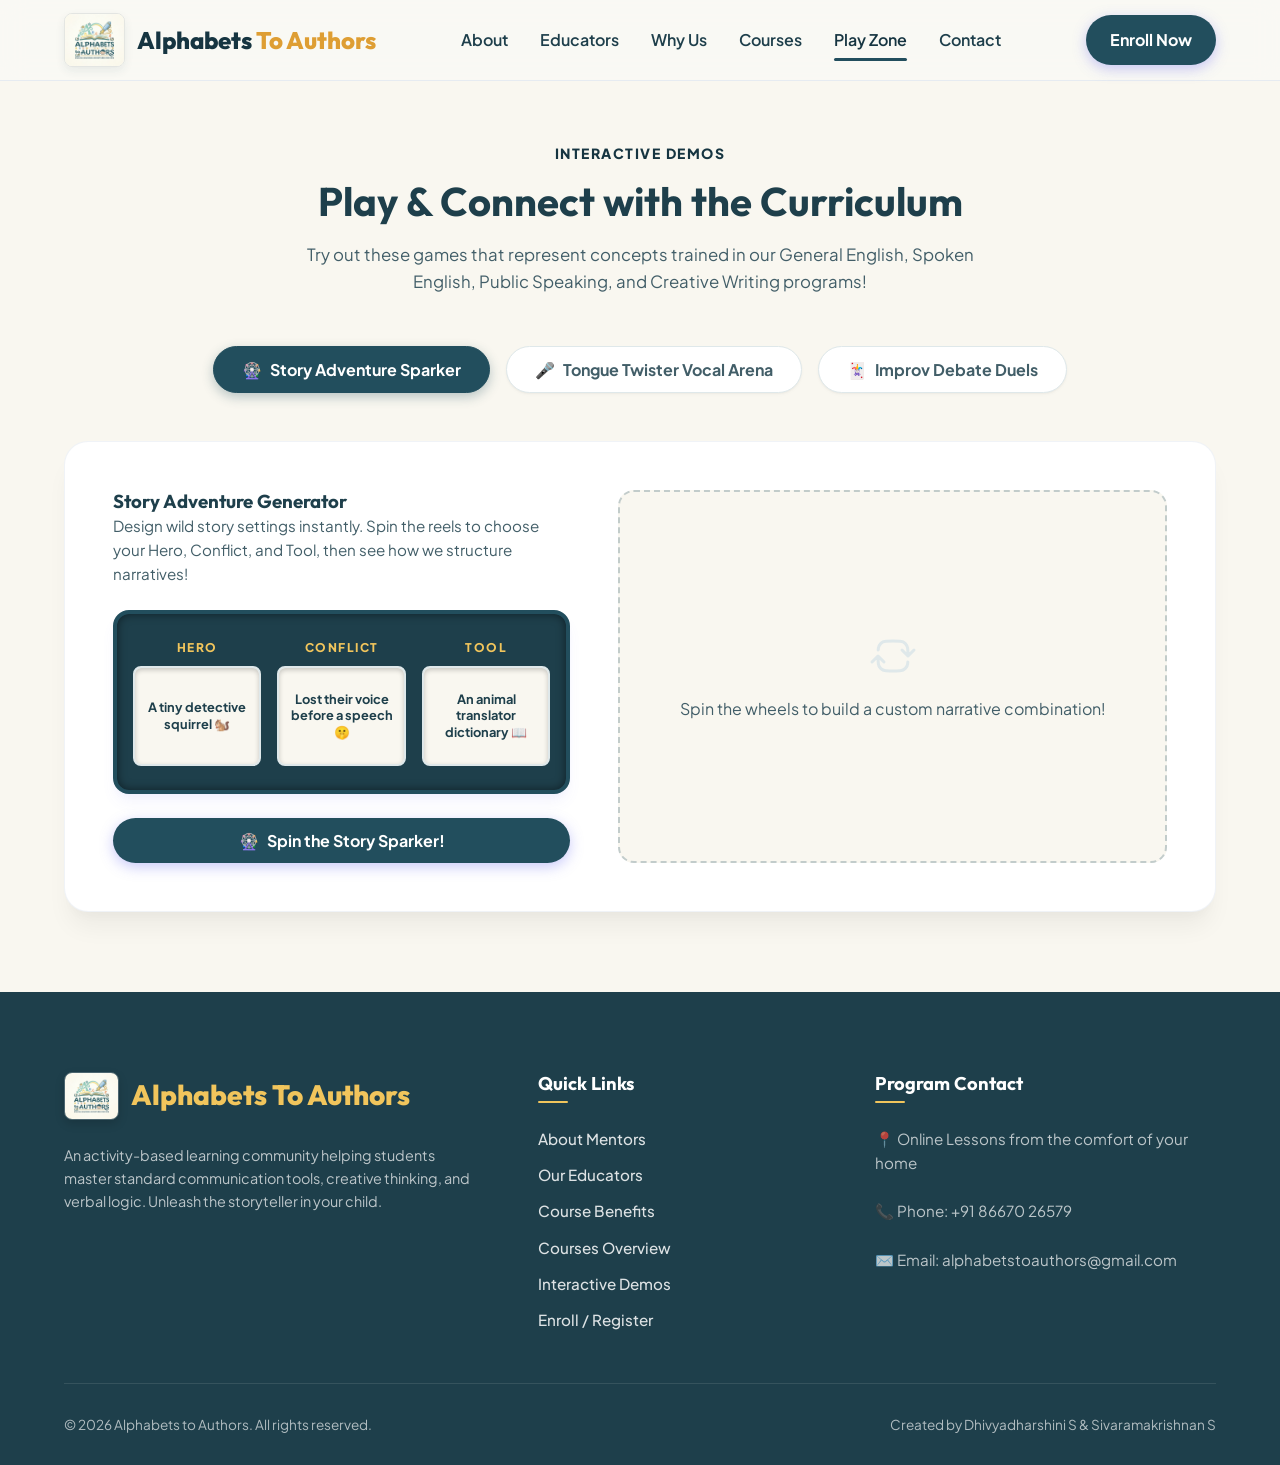
==== commit 8efb5fa8: "Add Our Educators section with profile photos and navigation links" ====
--- a/playzone.html
+++ b/playzone.html
@@ -26,6 +26,7 @@
       
       <nav class="nav-links" id="nav-links">
         <a href="index.html#about">About</a>
+        <a href="index.html#educators">Educators</a>
         <a href="index.html#benefits">Why Us</a>
         <a href="index.html#courses">Courses</a>
         <a href="playzone.html" class="active">Play Zone</a>
@@ -305,6 +306,7 @@
           <h4>Quick Links</h4>
           <nav class="footer-links">
             <a href="index.html#about">About Mentors</a>
+            <a href="index.html#educators">Our Educators</a>
             <a href="index.html#benefits">Course Benefits</a>
             <a href="index.html#courses">Courses Overview</a>
             <a href="playzone.html">Interactive Demos</a>
--- a/style.css
+++ b/style.css
@@ -1477,6 +1477,26 @@
   display: inline-block;
 }
 
+/* --- EDUCATORS SECTION --- */
+.educators-grid {
+  display: grid;
+  grid-template-columns: repeat(3, 1fr);
+  gap: 2rem;
+}
+
+.educator-card {
+  background-color: var(--color-bg-light) !important;
+  border: 1px solid rgba(30, 63, 75, 0.08) !important;
+}
+
+.educator-card:hover {
+  border-color: rgba(99, 102, 241, 0.2) !important;
+}
+
+.educator-card .founder-avatar {
+  border-color: var(--color-bg-white) !important;
+}
+
 /* --- CONTACT & REGISTRATION --- */
 .contact-section {
   background-color: var(--color-bg-white);
@@ -1750,7 +1770,8 @@
   .hero-grid { gap: 2rem; }
   .graphic-bg { width: 340px; height: 340px; }
   .hero-img { max-width: 320px; }
-  .courses-grid { gap: 2rem; }
+  .courses-grid,
+  .educators-grid { gap: 2rem; }
   .founders-grid { gap: 2rem; }
   .contact-grid { gap: 2rem; }
 }
@@ -1833,7 +1854,8 @@
     order: -1; /* Display graphic above text on mobile */
   }
   
-  .courses-grid {
+  .courses-grid,
+  .educators-grid {
     grid-template-columns: 1fr;
   }
   
